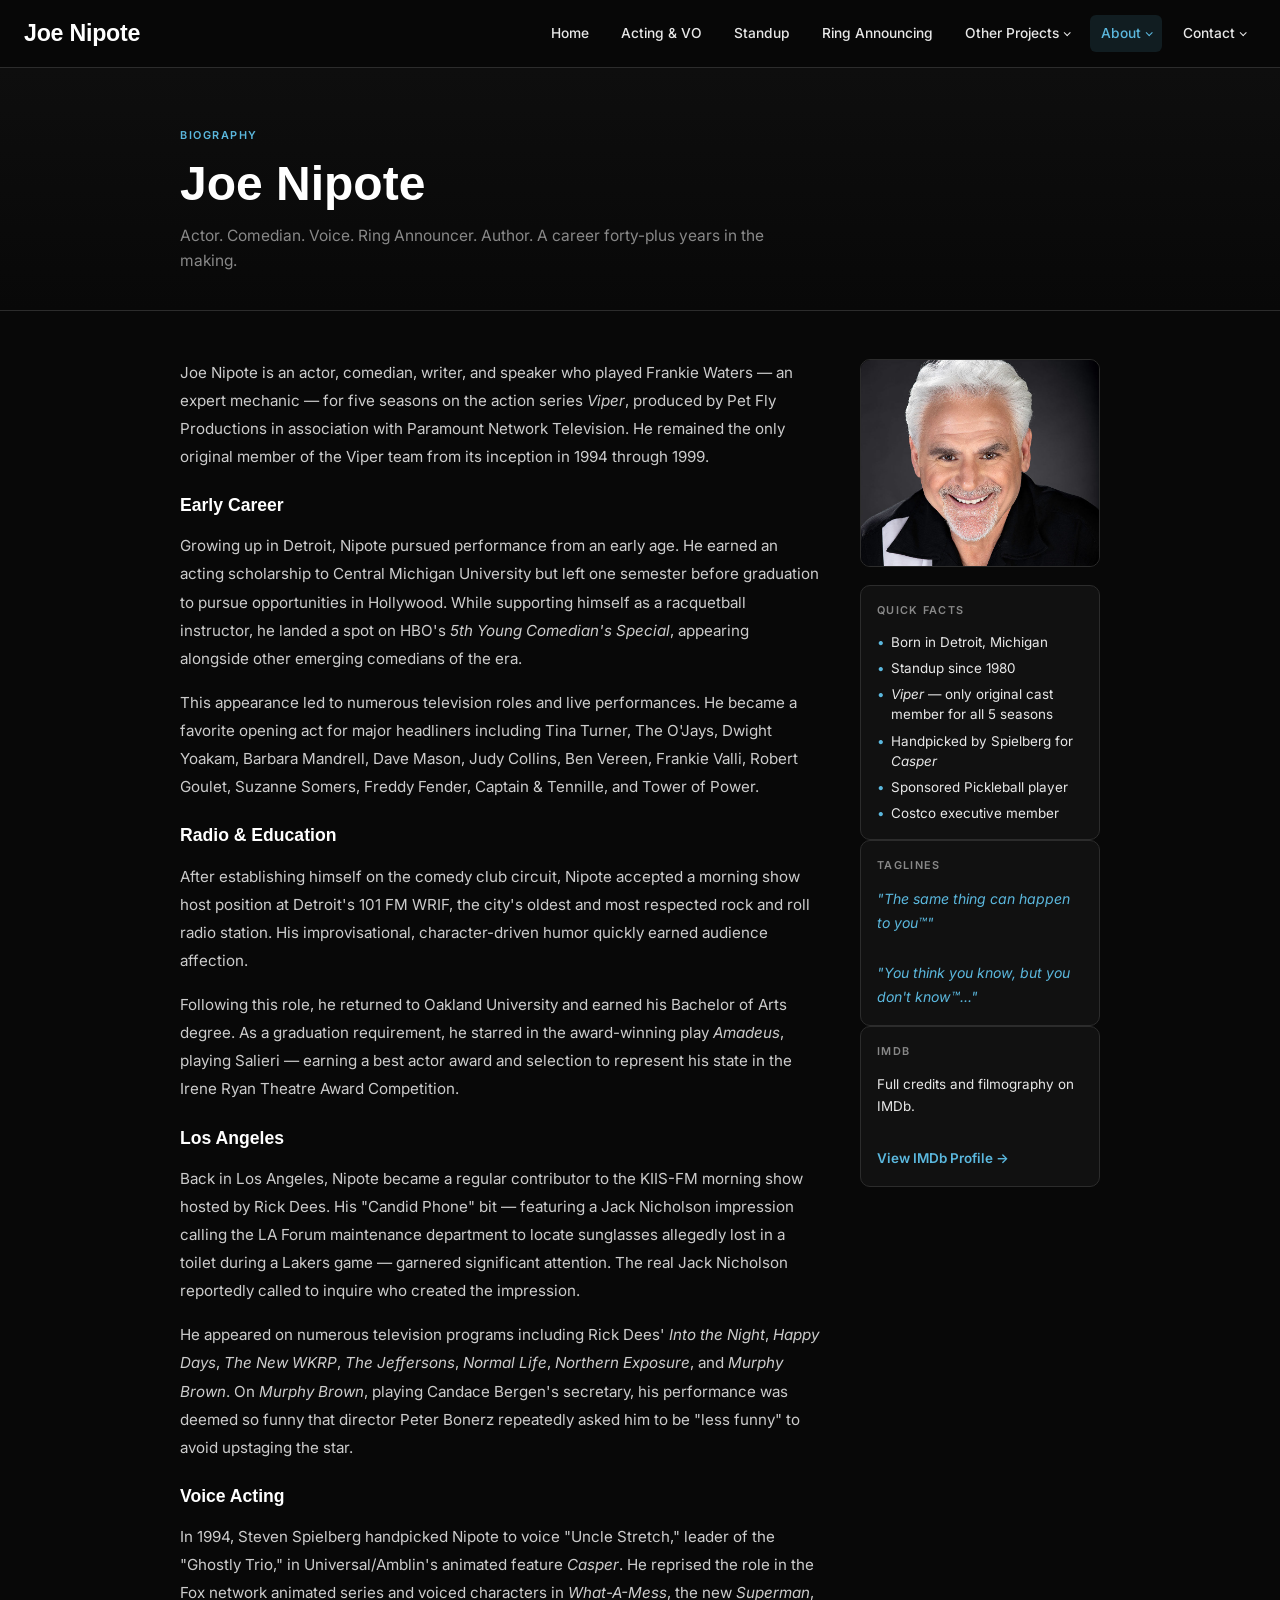
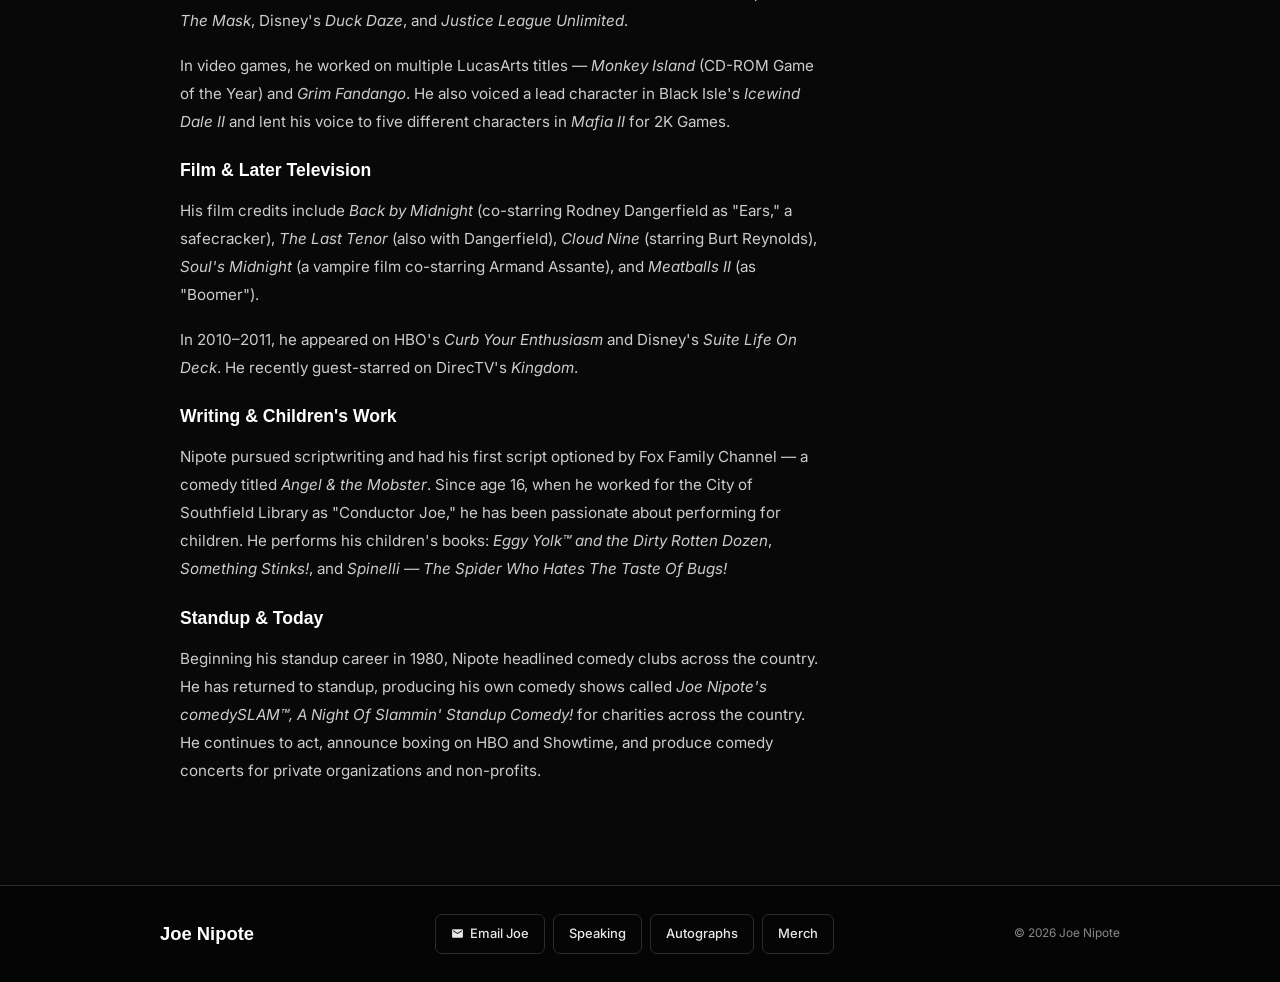
==== about.html @ c9c8ed4a "Launch joenipote.com — full site build Complete Joe Nipote website with pages for Acting & VO, Stand" ====
<!DOCTYPE html>
<html lang="en">
<head>
    <meta charset="UTF-8">
    <meta name="viewport" content="width=device-width, initial-scale=1.0">
    <title>Bio — Joe Nipote</title>
    <meta name="description" content="Joe Nipote biography — actor, comedian, voice actor, and ring announcer with a career spanning four decades.">
    <link rel="icon" type="image/png" href="graphic assets/favicon.png">
    <link rel="preconnect" href="https://fonts.googleapis.com">
    <link rel="preconnect" href="https://fonts.gstatic.com" crossorigin>
    <link href="https://fonts.googleapis.com/css2?family=Playfair+Display:ital,wght@0,400;0,600;0,700;1,400&family=Inter:wght@300;400;500;600;700&display=swap" rel="stylesheet">
    <link rel="stylesheet" href="styles.css">
</head>
<body>

    <header class="header">
        <nav class="nav">
            <div class="nav-brand">
                <a href="index.html" class="brand-link">
                    <h1 class="brand-title">Joe Nipote</h1>
                </a>
            </div>
            <ul class="nav-menu">
                <li><a href="index.html" class="nav-link">Home</a></li>
                <li><a href="acting.html" class="nav-link">Acting &amp; VO</a></li>
                <li><a href="standup.html" class="nav-link">Standup</a></li>
                <li><a href="ring-announcer.html" class="nav-link">Ring Announcing</a></li>
                <li class="nav-dropdown">
                    <a href="projects.html" class="nav-link">Other Projects</a>
                    <ul class="dropdown-menu">
                        <li><a href="eggy-yolk.html">Eggy Yolk&#8482;</a></li>
                        <li><a href="comedyslam.html">comedySLAM&#8482;</a></li>
                        <li><a href="charity-work.html">Charity Work</a></li>
                        <li><a href="viper.html">Viper Fan Page</a></li>
                        <li><a href="https://open.spotify.com/album/1hkmwj6l5z3Oi8wUZVqiMf" target="_blank" rel="noopener">Bowling Ball Blues</a></li>
                    </ul>
                </li>
                <li class="nav-dropdown">
                    <a href="about.html" class="nav-link active">About</a>
                    <ul class="dropdown-menu">
                        <li><a href="about.html">Bio</a></li>
                        <li><a href="gallery.html">Gallery</a></li>
                    </ul>
                </li>
                <li class="nav-dropdown">
                    <a href="contact.html" class="nav-link">Contact</a>
                    <ul class="dropdown-menu">
                        <li><a href="contact.html">Representation</a></li>
                        <li><a href="sponsors.html">Sponsors</a></li>
                        <li><a href="autographs.html">Autographs</a></li>
                    </ul>
                </li>
            </ul>
            <button class="mobile-menu-toggle" aria-label="Toggle menu">
                <span></span><span></span><span></span>
            </button>
        </nav>
    </header>

    <div class="mobile-menu-overlay">
        <div class="mobile-menu-panel">
            <div class="mobile-menu-header">
                <h3 class="mobile-menu-title">Menu</h3>
                <button class="mobile-menu-close">&times;</button>
            </div>
            <ul class="mobile-nav-links">
                <li><a href="index.html" class="nav-link">Home</a></li>
                <li><a href="acting.html" class="nav-link">Acting &amp; VO</a></li>
                <li><a href="standup.html" class="nav-link">Standup</a></li>
                <li><a href="ring-announcer.html" class="nav-link">Ring Announcing</a></li>
                <li><a href="projects.html" class="nav-link">Other Projects</a></li>
                <li>
                    <button class="mobile-dropdown-toggle open">About <span class="mobile-dropdown-arrow"></span></button>
                    <ul class="mobile-sub-links open">
                        <li><a href="about.html">Bio</a></li>
                        <li><a href="gallery.html">Gallery</a></li>
                    </ul>
                </li>
                <li>
                    <button class="mobile-dropdown-toggle">Contact <span class="mobile-dropdown-arrow"></span></button>
                    <ul class="mobile-sub-links">
                        <li><a href="contact.html">Representation</a></li>
                        <li><a href="sponsors.html">Sponsors</a></li>
                        <li><a href="autographs.html">Autographs</a></li>
                    </ul>
                </li>
            </ul>
        </div>
    </div>

    <main>
        <div class="page-header">
            <div class="page-header-inner">
                <span class="page-badge">Biography</span>
                <h1>Joe Nipote</h1>
                <p class="subtitle">Actor. Comedian. Voice. Ring Announcer. Author. A career forty-plus years in the making.</p>
            </div>
        </div>

        <section class="content-section">
            <div class="content-inner">
                <div class="bio-layout">

                    <!-- Bio Text -->
                    <div class="bio-text-body">

                        <p>Joe Nipote is an actor, comedian, writer, and speaker who played Frankie Waters — an expert mechanic — for five seasons on the action series <em>Viper</em>, produced by Pet Fly Productions in association with Paramount Network Television. He remained the only original member of the Viper team from its inception in 1994 through 1999.</p>

                        <h3>Early Career</h3>

                        <p>Growing up in Detroit, Nipote pursued performance from an early age. He earned an acting scholarship to Central Michigan University but left one semester before graduation to pursue opportunities in Hollywood. While supporting himself as a racquetball instructor, he landed a spot on HBO's <em>5th Young Comedian's Special</em>, appearing alongside other emerging comedians of the era.</p>

                        <p>This appearance led to numerous television roles and live performances. He became a favorite opening act for major headliners including Tina Turner, The O'Jays, Dwight Yoakam, Barbara Mandrell, Dave Mason, Judy Collins, Ben Vereen, Frankie Valli, Robert Goulet, Suzanne Somers, Freddy Fender, Captain &amp; Tennille, and Tower of Power.</p>

                        <h3>Radio &amp; Education</h3>

                        <p>After establishing himself on the comedy club circuit, Nipote accepted a morning show host position at Detroit's 101 FM WRIF, the city's oldest and most respected rock and roll radio station. His improvisational, character-driven humor quickly earned audience affection.</p>

                        <p>Following this role, he returned to Oakland University and earned his Bachelor of Arts degree. As a graduation requirement, he starred in the award-winning play <em>Amadeus</em>, playing Salieri — earning a best actor award and selection to represent his state in the Irene Ryan Theatre Award Competition.</p>

                        <h3>Los Angeles</h3>

                        <p>Back in Los Angeles, Nipote became a regular contributor to the KIIS-FM morning show hosted by Rick Dees. His "Candid Phone" bit — featuring a Jack Nicholson impression calling the LA Forum maintenance department to locate sunglasses allegedly lost in a toilet during a Lakers game — garnered significant attention. The real Jack Nicholson reportedly called to inquire who created the impression.</p>

                        <p>He appeared on numerous television programs including Rick Dees' <em>Into the Night</em>, <em>Happy Days</em>, <em>The New WKRP</em>, <em>The Jeffersons</em>, <em>Normal Life</em>, <em>Northern Exposure</em>, and <em>Murphy Brown</em>. On <em>Murphy Brown</em>, playing Candace Bergen's secretary, his performance was deemed so funny that director Peter Bonerz repeatedly asked him to be "less funny" to avoid upstaging the star.</p>

                        <h3>Voice Acting</h3>

                        <p>In 1994, Steven Spielberg handpicked Nipote to voice "Uncle Stretch," leader of the "Ghostly Trio," in Universal/Amblin's animated feature <em>Casper</em>. He reprised the role in the Fox network animated series and voiced characters in <em>What-A-Mess</em>, the new <em>Superman</em>, <em>The Mask</em>, Disney's <em>Duck Daze</em>, and <em>Justice League Unlimited</em>.</p>

                        <p>In video games, he worked on multiple LucasArts titles — <em>Monkey Island</em> (CD-ROM Game of the Year) and <em>Grim Fandango</em>. He also voiced a lead character in Black Isle's <em>Icewind Dale II</em> and lent his voice to five different characters in <em>Mafia II</em> for 2K Games.</p>

                        <h3>Film &amp; Later Television</h3>

                        <p>His film credits include <em>Back by Midnight</em> (co-starring Rodney Dangerfield as "Ears," a safecracker), <em>The Last Tenor</em> (also with Dangerfield), <em>Cloud Nine</em> (starring Burt Reynolds), <em>Soul's Midnight</em> (a vampire film co-starring Armand Assante), and <em>Meatballs II</em> (as "Boomer").</p>

                        <p>In 2010–2011, he appeared on HBO's <em>Curb Your Enthusiasm</em> and Disney's <em>Suite Life On Deck</em>. He recently guest-starred on DirecTV's <em>Kingdom</em>.</p>

                        <h3>Writing &amp; Children's Work</h3>

                        <p>Nipote pursued scriptwriting and had his first script optioned by Fox Family Channel — a comedy titled <em>Angel &amp; the Mobster</em>. Since age 16, when he worked for the City of Southfield Library as "Conductor Joe," he has been passionate about performing for children. He performs his children's books: <em>Eggy Yolk™ and the Dirty Rotten Dozen</em>, <em>Something Stinks!</em>, and <em>Spinelli — The Spider Who Hates The Taste Of Bugs!</em></p>

                        <h3>Standup &amp; Today</h3>

                        <p>Beginning his standup career in 1980, Nipote headlined comedy clubs across the country. He has returned to standup, producing his own comedy shows called <em>Joe Nipote's comedySLAM™, A Night Of Slammin' Standup Comedy!</em> for charities across the country. He continues to act, announce boxing on HBO and Showtime, and produce comedy concerts for private organizations and non-profits.</p>

                    </div>

                    <!-- Sidebar -->
                    <div class="bio-sidebar">

                        <div class="bio-photo">
                            <img src="graphic%20assets/bio%20headshot.jpg" alt="Joe Nipote">
                        </div>

                        <div class="sidebar-card">
                            <h4>Quick Facts</h4>
                            <ul>
                                <li>Born in Detroit, Michigan</li>
                                <li>Standup since 1980</li>
                                <li><em>Viper</em> — only original cast member for all 5 seasons</li>
                                <li>Handpicked by Spielberg for <em>Casper</em></li>
                                <li>Sponsored Pickleball player</li>

                                <li>Costco executive member</li>
                            </ul>
                        </div>

                        <div class="sidebar-card">
                            <h4>Taglines</h4>
                            <p style="font-style:italic;color:var(--accent);font-size:0.88rem;line-height:1.7;">"The same thing can happen to you™"</p>
                            <br>
                            <p style="font-style:italic;color:var(--accent);font-size:0.88rem;line-height:1.7;">"You think you know, but you don't know™..."</p>
                        </div>

                        <div class="sidebar-card">
                            <h4>IMDb</h4>
                            <p>Full credits and filmography on IMDb.</p>
                            <br>
                            <a href="https://www.imdb.com/name/nm0632530/" target="_blank" style="color:var(--accent);font-size:0.84rem;font-weight:600;">View IMDb Profile →</a>
                        </div>

                    </div>

                </div>
            </div>
        </section>
    </main>

    <footer class="site-footer">
        <div class="footer-inner">
            <div class="footer-brand">Joe Nipote</div>
            <div class="footer-actions">
                <a href="mailto:Joe@joenipote.com" class="footer-btn primary">
                    <svg viewBox="0 0 24 24" fill="currentColor"><path d="M20 4H4c-1.1 0-2 .9-2 2v12c0 1.1.9 2 2 2h16c1.1 0 2-.9 2-2V6c0-1.1-.9-2-2-2zm0 4l-8 5-8-5V6l8 5 8-5v2z"/></svg>
                    Email Joe
                </a>
                <a href="#" class="footer-btn">Speaking</a>
                <a href="#" class="footer-btn">Autographs</a>
                <a href="#" class="footer-btn">Merch</a>
            </div>
            <div class="footer-copy">© 2026 Joe Nipote</div>
        </div>
    </footer>

    <script src="scripts/app.js"></script>
</body>
</html>
---- styles.css ----
/* === JOE NIPOTE — SITE STYLES === */

:root {
    --accent:     #5BB8DE;
    --accent-dim: rgba(91, 184, 222, 0.12);
    --bg:         #080808;
    --bg-card:    #111111;
    --bg-hover:   #1a1a1a;
    --border:     #2c2c2c;
    --text:       #e8e8e8;
    --text-muted: #888888;
    --nav-h:      68px;
    --radius:     10px;
    --radius-sm:  6px;
    --shadow:     0 8px 32px rgba(0,0,0,0.7);
    --font-serif: 'Helvetica Neue', Helvetica, Arial, sans-serif;
    --font-sans:  'Inter', -apple-system, BlinkMacSystemFont, sans-serif;
}

/* ─── RESET ─── */
*, *::before, *::after { margin: 0; padding: 0; box-sizing: border-box; }
html { overflow-x: hidden; scroll-behavior: smooth; }

body {
    font-family: var(--font-sans);
    background: var(--bg);
    color: var(--text);
    line-height: 1.65;
    -webkit-font-smoothing: antialiased;
    -moz-osx-font-smoothing: grayscale;
    opacity: 0;
    transition: opacity 0.25s ease;
}
body.page-visible { opacity: 1; }

a { color: var(--text); text-decoration: none; transition: color 0.2s; }
a:hover { color: var(--accent); }

h1, h2, h3 {
    font-family: var(--font-serif);
    font-weight: 700;
    line-height: 1.2;
    color: #fff;
}
h4, h5, h6 {
    font-family: var(--font-sans);
    font-weight: 600;
    color: #fff;
}

img { max-width: 100%; display: block; }

/* ─── HEADER / NAV ─── */
.header {
    position: sticky;
    top: 0;
    z-index: 1000;
    height: var(--nav-h);
    background: rgba(8,8,8,0.96);
    backdrop-filter: blur(14px);
    -webkit-backdrop-filter: blur(14px);
    border-bottom: 1px solid var(--border);
    display: flex;
    align-items: center;
}

.nav {
    width: 100%;
    display: flex;
    align-items: center;
    justify-content: space-between;
    padding: 0 24px;
}

.brand-link {
    display: flex;
    align-items: center;
    color: #fff;
}

.brand-title {
    font-family: var(--font-serif);
    font-size: 1.45rem;
    font-weight: 700;
    margin: 0;
    letter-spacing: -0.01em;
    color: #fff;
}

.nav-menu {
    display: flex;
    list-style: none;
    gap: 10px;
    align-items: center;
}

.nav-menu > li { position: relative; }

.nav-link {
    display: flex;
    align-items: center;
    gap: 5px;
    padding: 7px 11px;
    font-size: 0.86rem;
    font-weight: 500;
    color: var(--text);
    border-radius: var(--radius-sm);
    transition: all 0.2s;
    white-space: nowrap;
    cursor: pointer;
}

.nav-link:hover,
.nav-link.active {
    color: var(--accent);
    background: var(--accent-dim);
}

/* Dropdown caret */
.nav-dropdown > .nav-link::after {
    content: '';
    display: inline-block;
    width: 5px;
    height: 5px;
    border-right: 1.5px solid currentColor;
    border-bottom: 1.5px solid currentColor;
    transform: rotate(45deg) translateY(-1px);
    transition: transform 0.2s;
    flex-shrink: 0;
}

.nav-dropdown:hover > .nav-link::after,
.nav-dropdown.open > .nav-link::after {
    transform: rotate(-135deg) translateY(2px);
}

.dropdown-menu {
    position: absolute;
    top: calc(100% + 6px);
    left: 0;
    min-width: 160px;
    background: #161616;
    border: 1px solid var(--border);
    border-radius: var(--radius);
    list-style: none;
    padding: 5px;
    opacity: 0;
    visibility: hidden;
    transform: translateY(-6px);
    transition: all 0.2s ease;
    box-shadow: var(--shadow);
    z-index: 100;
}

/* Right-align the last dropdown so it doesn't overflow the viewport */
.nav-menu > li:last-child .dropdown-menu {
    left: auto;
    right: 0;
}

.nav-dropdown:hover .dropdown-menu,
.nav-dropdown.open .dropdown-menu {
    opacity: 1;
    visibility: visible;
    transform: translateY(0);
}

.dropdown-menu li a {
    display: block;
    padding: 8px 12px;
    font-size: 0.84rem;
    font-weight: 500;
    color: var(--text);
    border-radius: 5px;
    transition: all 0.15s;
}

.dropdown-menu li a:hover {
    color: var(--accent);
    background: var(--accent-dim);
}

/* Mobile toggle */
.mobile-menu-toggle {
    display: none;
    flex-direction: column;
    gap: 5px;
    background: none;
    border: none;
    cursor: pointer;
    padding: 6px;
}

.mobile-menu-toggle span {
    display: block;
    width: 24px;
    height: 2px;
    background: var(--text);
    border-radius: 2px;
    transition: 0.3s;
}

/* ─── MOBILE MENU ─── */
.mobile-menu-overlay {
    position: fixed;
    inset: 0;
    background: rgba(0,0,0,0.75);
    backdrop-filter: blur(4px);
    z-index: 2000;
    opacity: 0;
    visibility: hidden;
    transition: all 0.3s;
}

.mobile-menu-overlay.active {
    opacity: 1;
    visibility: visible;
}

.mobile-menu-panel {
    position: fixed;
    top: 0;
    right: 0;
    height: 100vh;
    width: min(300px, 85vw);
    background: #141414;
    border-left: 1px solid var(--border);
    padding: 24px 20px;
    transform: translateX(100%);
    transition: transform 0.3s ease;
    overflow-y: auto;
}

.mobile-menu-overlay.active .mobile-menu-panel {
    transform: translateX(0);
}

.mobile-menu-header {
    display: flex;
    justify-content: space-between;
    align-items: center;
    margin-bottom: 24px;
    padding-bottom: 16px;
    border-bottom: 1px solid var(--border);
}

.mobile-menu-title {
    font-family: var(--font-serif);
    font-size: 1.1rem;
    color: #fff;
    margin: 0;
}

.mobile-menu-close {
    background: none;
    border: none;
    color: var(--text);
    font-size: 1.6rem;
    cursor: pointer;
    padding: 2px 8px;
    border-radius: 4px;
    transition: all 0.2s;
    line-height: 1;
}

.mobile-menu-close:hover {
    color: var(--accent);
    background: var(--accent-dim);
}

.mobile-nav-links {
    list-style: none;
}

.mobile-nav-links > li {
    border-bottom: 1px solid var(--border);
}

.mobile-nav-links > li:last-child {
    border-bottom: none;
}

.mobile-nav-links .nav-link {
    display: block;
    padding: 14px 4px;
    font-size: 1rem;
    border-radius: 0;
}

.mobile-nav-links .nav-link.active { color: var(--accent); }

.mobile-dropdown-toggle {
    display: flex;
    justify-content: space-between;
    align-items: center;
    width: 100%;
    padding: 14px 4px;
    background: none;
    border: none;
    color: var(--text);
    font-size: 1rem;
    font-family: var(--font-sans);
    font-weight: 500;
    cursor: pointer;
    text-align: left;
    transition: color 0.2s;
}

.mobile-dropdown-toggle:hover { color: var(--accent); }

.mobile-dropdown-arrow {
    width: 6px;
    height: 6px;
    border-right: 2px solid currentColor;
    border-bottom: 2px solid currentColor;
    transform: rotate(45deg);
    transition: transform 0.2s;
    flex-shrink: 0;
    margin-right: 4px;
}

.mobile-dropdown-toggle.open .mobile-dropdown-arrow {
    transform: rotate(-135deg);
}

.mobile-sub-links {
    list-style: none;
    padding: 0 0 8px 16px;
    display: none;
}

.mobile-sub-links.open { display: block; }

.mobile-sub-links li a {
    display: block;
    padding: 10px 4px;
    font-size: 0.9rem;
    color: var(--text-muted);
    border-bottom: 1px solid rgba(255,255,255,0.04);
    transition: color 0.2s;
}

.mobile-sub-links li:last-child a { border-bottom: none; }
.mobile-sub-links li a:hover { color: var(--accent); }

/* ─── HOME HERO ─── */
.hero-video-section {
    display: grid;
    grid-template-columns: 1fr 370px;
    height: calc(100vh - var(--nav-h));
}

.hero-video-container {
    position: relative;
    height: 100%;
    background: #000;
    overflow: hidden;
}

.hero-video-container video {
    width: 100%;
    height: 100%;
    object-fit: cover;
    display: block;
}

/* Controls */
.video-controls-bar {
    position: absolute;
    bottom: 0;
    left: 0;
    right: 0;
    padding: 8px 14px 12px;
    background: linear-gradient(to top, rgba(0,0,0,0.65) 0%, transparent 100%);
    z-index: 20;
    display: flex;
    flex-direction: column;
    gap: 6px;
}

.video-progress-container {
    width: 100%;
    padding: 4px 0;
    cursor: pointer;
}

.video-progress-track {
    position: relative;
    width: 100%;
    height: 3px;
    background: rgba(255,255,255,0.25);
    border-radius: 2px;
    transition: height 0.15s;
}

.video-progress-container:hover .video-progress-track { height: 5px; }

.video-progress-fill {
    position: absolute;
    left: 0; top: 0;
    height: 100%;
    width: 0%;
    background: var(--accent);
    border-radius: 2px;
    pointer-events: none;
}

.video-progress-thumb {
    position: absolute;
    top: 50%;
    left: 0%;
    transform: translate(-50%, -50%) scale(0);
    width: 12px;
    height: 12px;
    background: #fff;
    border-radius: 50%;
    pointer-events: none;
    transition: transform 0.15s;
}

.video-progress-container:hover .video-progress-thumb {
    transform: translate(-50%, -50%) scale(1);
}

.video-controls-row {
    display: flex;
    align-items: center;
    justify-content: space-between;
}

.video-time {
    font-size: 11px;
    color: rgba(255,255,255,0.8);
    font-family: Helvetica, Arial, sans-serif;
    letter-spacing: 0.03em;
    user-select: none;
}

.mute-toggle-btn {
    width: 30px;
    height: 30px;
    background: transparent;
    border: none;
    border-radius: 50%;
    display: flex;
    align-items: center;
    justify-content: center;
    cursor: pointer;
    color: rgba(255,255,255,0.85);
    transition: all 0.2s;
}

.mute-toggle-btn:hover {
    color: #fff;
    transform: scale(1.15);
}

/* ─── INFO COLUMN (home sidebar) ─── */
.info-column {
    border-left: 1px solid var(--border);
    overflow-y: auto;
    padding: 24px 20px 48px;
    display: flex;
    flex-direction: column;
    gap: 20px;
    background: var(--bg);
    scrollbar-width: thin;
    scrollbar-color: var(--border) transparent;
}

.info-column::-webkit-scrollbar { width: 4px; }
.info-column::-webkit-scrollbar-track { background: transparent; }
.info-column::-webkit-scrollbar-thumb { background: var(--border); border-radius: 2px; }

.hero-headshot {
    border-radius: var(--radius);
    overflow: hidden;
    border: 1px solid var(--border);
    flex-shrink: 0;
}

.hero-headshot img {
    width: 100%;
    height: auto;
    display: block;
}

.hero-name {
    text-align: center;
}

.hero-name h2 {
    font-family: var(--font-serif);
    font-size: 1.75rem;
    color: #fff;
    margin-bottom: 4px;
}

.hero-name .tagline {
    font-size: 0.75rem;
    color: var(--accent);
    text-transform: uppercase;
    letter-spacing: 0.14em;
    font-style: italic;
}

.bio-card {
    background: var(--bg-card);
    border: 1px solid var(--border);
    border-radius: var(--radius);
    padding: 16px 18px;
}

.bio-card h4 {
    font-size: 0.68rem;
    text-transform: uppercase;
    letter-spacing: 0.12em;
    color: var(--text-muted);
    margin-bottom: 8px;
}

.bio-card p {
    font-size: 0.87rem;
    line-height: 1.75;
    color: #ccc;
}

.projects-carousel-section {
    padding: 12px 0 4px;
    border-top: 1px solid var(--border);
}

.projects-carousel-section h4 {
    font-size: 0.68rem;
    text-transform: uppercase;
    letter-spacing: 0.12em;
    color: var(--text-muted);
    margin-bottom: 10px;
}

.projects-carousel {
    overflow: hidden;
    width: 100%;
    border-radius: 6px;
}

.projects-track {
    display: flex;
    width: max-content;
    gap: 8px;
    animation: projects-scroll 35s linear infinite;
}

.projects-track:hover {
    animation-play-state: paused;
}

.project-poster {
    flex-shrink: 0;
    width: 136px;
    height: 201px;
    border-radius: 5px;
    overflow: hidden;
    border: 1px solid var(--border);
}

.project-poster img {
    width: 100%;
    height: 100%;
    object-fit: cover;
    display: block;
}

@keyframes projects-scroll {
    0% { transform: translateX(0); }
    100% { transform: translateX(-50%); }
}

.social-section {}

.social-section h4 {
    font-size: 0.68rem;
    text-transform: uppercase;
    letter-spacing: 0.12em;
    color: var(--text-muted);
    margin-bottom: 10px;
}

.platform-links {
    display: grid;
    grid-template-columns: 1fr 1fr;
    gap: 7px;
}

.platform-btn {
    display: flex;
    align-items: center;
    gap: 7px;
    padding: 8px 10px;
    background: var(--bg-card);
    border: 1px solid var(--border);
    border-radius: 7px;
    font-size: 0.78rem;
    font-weight: 500;
    color: var(--text);
    transition: all 0.2s;
    white-space: nowrap;
    overflow: hidden;
    text-overflow: ellipsis;
}

.platform-btn svg {
    width: 14px;
    height: 14px;
    flex-shrink: 0;
}

.platform-btn:hover {
    border-color: var(--accent);
    color: var(--accent);
    background: var(--accent-dim);
}

.fun-facts-section {
    background: var(--bg-card);
    border: 1px solid var(--border);
    border-radius: var(--radius);
    padding: 16px 18px;
}

.fun-facts-section h4 {
    font-size: 0.68rem;
    text-transform: uppercase;
    letter-spacing: 0.12em;
    color: var(--accent);
    margin-bottom: 2px;
}

.fun-facts-section .tagline-sub {
    font-size: 0.75rem;
    color: var(--text-muted);
    font-style: italic;
    margin-bottom: 12px;
    line-height: 1.4;
}

.fun-facts-list {
    list-style: none;
    display: flex;
    flex-direction: column;
    gap: 7px;
}

.fun-facts-list li {
    font-size: 0.83rem;
    color: var(--text);
    padding-left: 16px;
    position: relative;
    line-height: 1.5;
}

.fun-facts-list li::before {
    content: '—';
    position: absolute;
    left: 0;
    color: var(--accent);
    font-weight: 700;
}

/* ─── PAGE HEADER (inner pages) ─── */
.page-header {
    padding: 52px 24px 36px;
    border-bottom: 1px solid var(--border);
    background: linear-gradient(to bottom, #0e0e0e, var(--bg));
}

.page-header-inner {
    max-width: 920px;
    margin: 0 auto;
}

.page-badge {
    display: inline-block;
    font-size: 0.68rem;
    font-weight: 600;
    letter-spacing: 0.14em;
    text-transform: uppercase;
    color: var(--accent);
    margin-bottom: 10px;
}

.page-header h1 {
    font-family: var(--font-serif);
    font-size: clamp(1.9rem, 5vw, 3rem);
    margin-bottom: 10px;
}

.page-header .subtitle {
    font-size: 0.97rem;
    color: var(--text-muted);
    line-height: 1.65;
    max-width: 600px;
}

/* ─── CONTENT SECTION ─── */
.content-section {
    padding: 48px 24px 100px;
}

.content-inner {
    max-width: 920px;
    margin: 0 auto;
}

/* Two-column page layout */
.page-layout {
    display: grid;
    grid-template-columns: 1fr 260px;
    gap: 36px;
    align-items: start;
}

.page-sidebar {
    position: sticky;
    top: calc(var(--nav-h) + 24px);
    display: flex;
    flex-direction: column;
    gap: 18px;
}

/* ─── VIDEO EMBED ─── */
.video-embed-wrap {
    position: relative;
    padding-bottom: 56.25%;
    height: 0;
    overflow: hidden;
    border-radius: var(--radius);
    background: #000;
    border: 1px solid var(--border);
    margin-bottom: 28px;
}

.video-embed-wrap iframe {
    position: absolute;
    top: 0; left: 0;
    width: 100%;
    height: 100%;
    border: none;
}

/* ─── CREDITS ─── */
.credits-group {
    margin-bottom: 28px;
}

.credits-group h3 {
    font-family: var(--font-sans);
    font-size: 0.68rem;
    font-weight: 600;
    text-transform: uppercase;
    letter-spacing: 0.14em;
    color: var(--accent);
    margin-bottom: 12px;
    padding-bottom: 8px;
    border-bottom: 1px solid var(--border);
}

.credit-item {
    display: flex;
    justify-content: space-between;
    align-items: baseline;
    padding: 8px 0;
    border-bottom: 1px solid rgba(255,255,255,0.04);
    font-size: 0.88rem;
    gap: 12px;
}

.credit-item:last-child { border-bottom: none; }
.credit-title { color: var(--text); font-weight: 500; }
.credit-role { color: var(--text-muted); font-size: 0.8rem; flex-shrink: 0; }

/* Sidebar cards */
.sidebar-card {
    background: var(--bg-card);
    border: 1px solid var(--border);
    border-radius: var(--radius);
    padding: 16px;
}

.sidebar-card h4 {
    font-size: 0.68rem;
    font-weight: 600;
    text-transform: uppercase;
    letter-spacing: 0.12em;
    color: var(--text-muted);
    margin-bottom: 12px;
}

.sidebar-card p {
    font-size: 0.84rem;
    color: var(--text);
    line-height: 1.65;
}

.sidebar-card ul {
    list-style: none;
    display: flex;
    flex-direction: column;
    gap: 6px;
}

.sidebar-card ul li {
    font-size: 0.84rem;
    color: var(--text);
    padding-left: 14px;
    position: relative;
    line-height: 1.5;
}

.sidebar-card ul li::before {
    content: '•';
    position: absolute;
    left: 0;
    color: var(--accent);
}

/* ─── PROJECT CARDS ─── */
.projects-grid {
    display: grid;
    grid-template-columns: repeat(3, 1fr);
    gap: 18px;
    max-width: 960px;
    margin: 0 auto;
}

.project-card {
    background: var(--bg-card);
    border: 1px solid var(--border);
    border-radius: var(--radius);
    overflow: hidden;
    display: flex;
    flex-direction: column;
    transition: border-color 0.25s, transform 0.25s, box-shadow 0.25s;
    position: relative;
}

/* Invisible full-card link overlay — sits under the CTAs */
.card-overlay-link {
    position: absolute;
    inset: 0;
    z-index: 1;
}

/* CTAs need to sit above the overlay */
.project-cta-group {
    display: flex;
    align-items: center;
    gap: 20px;
    flex-wrap: wrap;
    position: relative;
    z-index: 2;
}

.project-card:hover {
    border-color: var(--accent);
    transform: translateY(-4px);
    box-shadow: 0 12px 40px rgba(201,168,76,0.1);
}

.project-card-img {
    background: #181818;
    border-bottom: 1px solid var(--border);
    height: 140px;
    display: flex;
    align-items: center;
    justify-content: center;
    overflow: hidden;
    position: relative;
}

.project-card-img img {
    width: 100%;
    height: 100%;
    object-fit: cover;
    transition: transform 0.4s;
}

.project-card:hover .project-card-img img {
    transform: scale(1.04);
}

.project-card-img .project-icon {
    font-size: 3.5rem;
    opacity: 0.35;
}

.project-card-body {
    padding: 18px 20px 22px;
    display: flex;
    flex-direction: column;
    flex: 1;
}

.project-card-body h3 {
    font-family: var(--font-serif);
    font-size: 1.05rem;
    color: #fff;
    margin-bottom: 8px;
}

.project-card-body p {
    font-size: 0.83rem;
    color: var(--text-muted);
    line-height: 1.7;
    flex: 1;
    margin-bottom: 16px;
}

.project-cta {
    font-size: 0.8rem;
    font-weight: 600;
    color: var(--accent);
    display: inline-flex;
    align-items: center;
    gap: 4px;
    transition: gap 0.2s;
}

.project-cta:hover {
    gap: 8px;
    color: var(--accent);
}

/* ─── GALLERY ─── */
.gallery-grid {
    display: grid;
    grid-template-columns: repeat(4, 1fr);
    gap: 4px;
}

.gallery-item {
    overflow: hidden;
    background: #111;
    cursor: pointer;
    position: relative;
    aspect-ratio: 1;
}

.gallery-item.wide { grid-column: span 2; aspect-ratio: 2/1; }
.gallery-item.tall { grid-row: span 2; aspect-ratio: 1/2; }

.gallery-item img {
    width: 100%;
    height: 100%;
    object-fit: cover;
    transition: transform 0.45s ease, filter 0.3s ease;
    filter: brightness(0.88) saturate(0.9);
}

.gallery-item:hover img {
    transform: scale(1.07);
    filter: brightness(1.05) saturate(1.1);
}

.gallery-item-overlay {
    position: absolute;
    inset: 0;
    background: rgba(0,0,0,0);
    transition: background 0.3s;
    display: flex;
    align-items: flex-end;
    padding: 12px;
}

.gallery-item:hover .gallery-item-overlay {
    background: rgba(0,0,0,0.35);
}

/* ─── RING ANNOUNCER ─── */
.ring-photos {
    display: grid;
    grid-template-columns: repeat(3, 1fr);
    gap: 12px;
    margin-bottom: 36px;
}

.ring-photo {
    border-radius: var(--radius-sm);
    overflow: hidden;
    aspect-ratio: 4/3;
    background: #111;
    border: 1px solid var(--border);
}

.ring-photo img {
    width: 100%;
    height: 100%;
    object-fit: cover;
    transition: transform 0.35s;
}

.ring-photo:hover img { transform: scale(1.05); }

.highlight-card {
    background: linear-gradient(135deg, rgba(201,168,76,0.07), rgba(201,168,76,0.02));
    border: 1px solid rgba(201,168,76,0.25);
    border-radius: var(--radius);
    padding: 22px 24px;
    margin-bottom: 24px;
}

.highlight-card h3 {
    font-family: var(--font-sans);
    font-size: 0.68rem;
    font-weight: 600;
    text-transform: uppercase;
    letter-spacing: 0.14em;
    color: var(--accent);
    margin-bottom: 14px;
}

.highlight-list {
    list-style: none;
    display: flex;
    flex-direction: column;
    gap: 9px;
}

.highlight-list li {
    font-size: 0.9rem;
    color: var(--text);
    padding-left: 18px;
    position: relative;
    line-height: 1.5;
}

.highlight-list li::before {
    content: '▸';
    position: absolute;
    left: 0;
    color: var(--accent);
    font-size: 0.75rem;
    top: 2px;
}

/* ─── ABOUT / BIO ─── */
.bio-layout {
    display: grid;
    grid-template-columns: 1fr 240px;
    gap: 40px;
    align-items: start;
}

.bio-text-body {
    display: flex;
    flex-direction: column;
    gap: 16px;
}

.bio-text-body p {
    font-size: 0.95rem;
    line-height: 1.85;
    color: #ccc;
}

.bio-text-body h3 {
    font-size: 1.1rem;
    margin-top: 8px;
}

.bio-sidebar {}

.bio-photo {
    border-radius: var(--radius);
    overflow: hidden;
    border: 1px solid var(--border);
    margin-bottom: 18px;
}

.bio-photo img {
    width: 100%;
    object-fit: cover;
    display: block;
}

/* ─── CONTACT ─── */
.contact-grid {
    display: grid;
    grid-template-columns: 1fr 1fr;
    gap: 16px;
    margin-bottom: 36px;
}

.contact-card {
    background: var(--bg-card);
    border: 1px solid var(--border);
    border-radius: var(--radius);
    padding: 20px;
}

.contact-card h3 {
    font-family: var(--font-sans);
    font-size: 0.68rem;
    font-weight: 600;
    text-transform: uppercase;
    letter-spacing: 0.14em;
    color: var(--accent);
    margin-bottom: 12px;
}

.contact-card p {
    font-size: 0.87rem;
    line-height: 1.8;
    color: #bbb;
}

.contact-card a {
    color: var(--accent);
}

.contact-card a:hover { text-decoration: underline; }

.contact-social-grid {
    display: grid;
    grid-template-columns: repeat(3, 1fr);
    gap: 10px;
}

/* ─── FOOTER ─── */
.site-footer {
    background: #050505;
    border-top: 1px solid var(--border);
    padding: 28px 24px;
}

.footer-inner {
    max-width: 960px;
    margin: 0 auto;
    display: flex;
    align-items: center;
    justify-content: space-between;
    gap: 20px;
    flex-wrap: wrap;
}

.footer-brand {
    font-family: var(--font-serif);
    font-size: 1.15rem;
    font-weight: 700;
    color: #fff;
    flex-shrink: 0;
}

.footer-actions {
    display: flex;
    align-items: center;
    gap: 8px;
    flex-wrap: wrap;
}

.footer-btn {
    display: inline-flex;
    align-items: center;
    gap: 6px;
    padding: 8px 15px;
    border: 1px solid var(--border);
    border-radius: 7px;
    font-size: 0.81rem;
    font-weight: 500;
    color: var(--text);
    background: transparent;
    transition: all 0.2s;
    white-space: nowrap;
    cursor: pointer;
    text-decoration: none;
    font-family: var(--font-sans);
}

.footer-btn:hover {
    border-color: var(--accent);
    color: var(--accent);
    background: var(--accent-dim);
}

.footer-btn.primary {
    background: transparent;
    border-color: var(--border);
    color: var(--text);
}

.footer-btn svg {
    width: 13px;
    height: 13px;
    flex-shrink: 0;
}

.footer-copy {
    font-size: 0.74rem;
    color: var(--text-muted);
    white-space: nowrap;
    flex-shrink: 0;
}

/* ─── UTILITIES ─── */
.section-label {
    font-size: 0.68rem;
    font-weight: 600;
    text-transform: uppercase;
    letter-spacing: 0.14em;
    color: var(--accent);
    margin-bottom: 4px;
}

.divider {
    border: none;
    border-top: 1px solid var(--border);
    margin: 28px 0;
}

/* ─── RESPONSIVE ─── */
@media (max-width: 1000px) {
    .hero-video-section { grid-template-columns: 1fr 320px; }
}

@media (max-width: 820px) {
    .nav-menu { display: none; }
    .mobile-menu-toggle { display: flex; }

    .hero-video-section {
        grid-template-columns: 1fr;
        height: auto;
    }

    .hero-video-container {
        height: min(60vw, 420px);
    }

    .info-column {
        border-left: none;
        border-top: 1px solid var(--border);
        overflow-y: visible;
        height: auto;
    }

    .platform-links { grid-template-columns: 1fr 1fr; }

    .projects-grid { grid-template-columns: 1fr 1fr; }

    .contact-grid { grid-template-columns: 1fr; }

    .gallery-grid {
        grid-template-columns: repeat(2, 1fr);
    }

    .gallery-item.wide { aspect-ratio: 1; }
    .gallery-item.tall { aspect-ratio: 1; grid-row: span 1; }

    .ring-photos { grid-template-columns: 1fr 1fr; }

    .bio-layout {
        grid-template-columns: 1fr;
    }

    .bio-layout .bio-sidebar {
        display: grid;
        grid-template-columns: 180px 1fr;
        gap: 20px;
    }

    .bio-photo { margin-bottom: 0; }

    .page-layout { grid-template-columns: 1fr; }
    .page-sidebar { position: static; }
}

@media (max-width: 580px) {
    .projects-grid { grid-template-columns: 1fr; }

    .gallery-grid { grid-template-columns: 1fr 1fr; }

    .ring-photos { grid-template-columns: 1fr; }

    .contact-social-grid { grid-template-columns: 1fr 1fr; }

    .footer-inner { flex-direction: column; align-items: flex-start; }

    .footer-actions { width: 100%; }

    .footer-btn { flex: 1; justify-content: center; }

    .bio-layout .bio-sidebar { grid-template-columns: 1fr; }
}
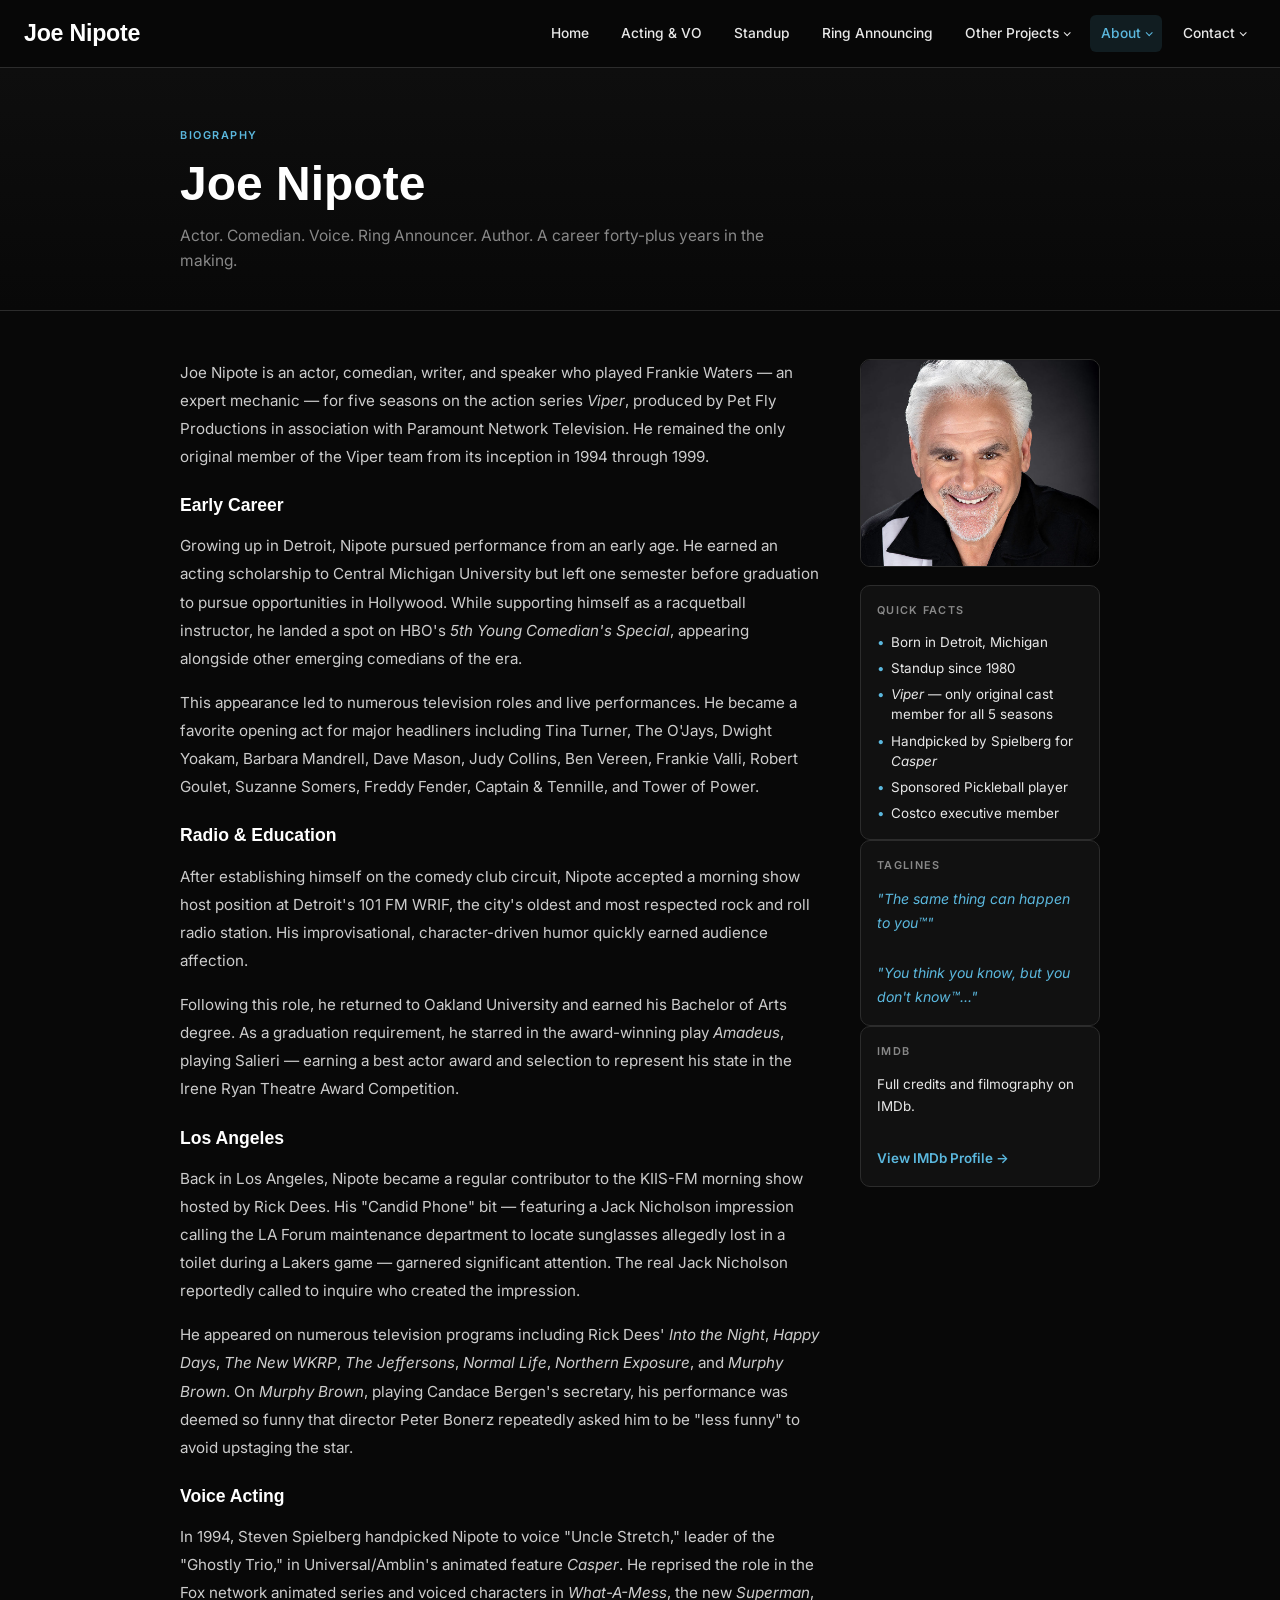
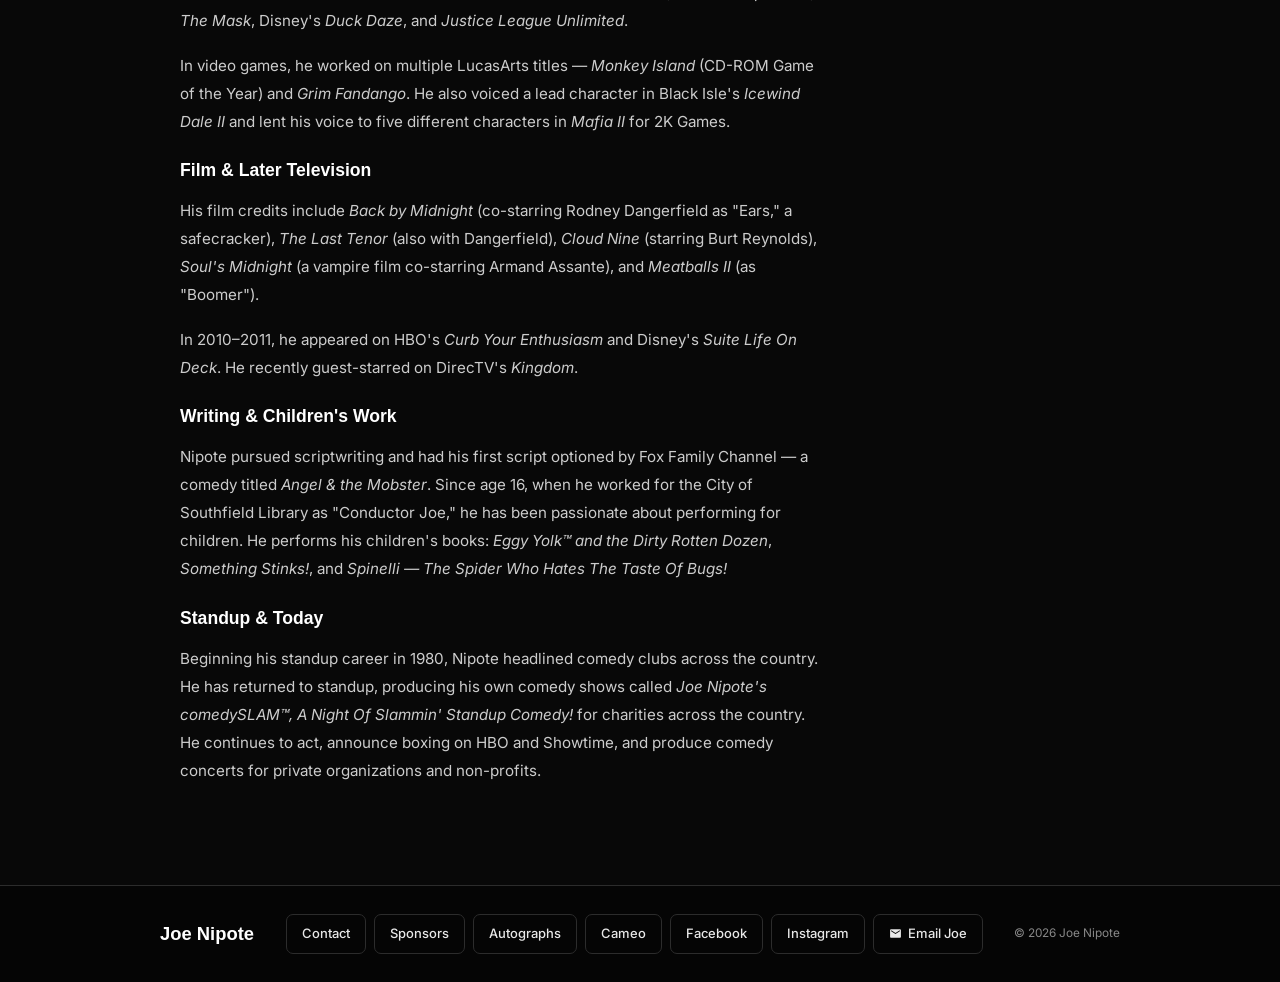
==== commit e9540e81: "Update footer buttons across all pages Co-Authored-By: Claude Sonnet 4.6 <noreply@anthropic.com>" ====
--- a/about.html
+++ b/about.html
@@ -191,13 +191,16 @@
         <div class="footer-inner">
             <div class="footer-brand">Joe Nipote</div>
             <div class="footer-actions">
+                <a href="contact.html" class="footer-btn">Contact</a>
+                <a href="sponsors.html" class="footer-btn">Sponsors</a>
+                <a href="autographs.html" class="footer-btn">Autographs</a>
+                <a href="#" class="footer-btn">Cameo</a>
+                <a href="#" class="footer-btn">Facebook</a>
+                <a href="#" class="footer-btn">Instagram</a>
                 <a href="mailto:Joe@joenipote.com" class="footer-btn primary">
                     <svg viewBox="0 0 24 24" fill="currentColor"><path d="M20 4H4c-1.1 0-2 .9-2 2v12c0 1.1.9 2 2 2h16c1.1 0 2-.9 2-2V6c0-1.1-.9-2-2-2zm0 4l-8 5-8-5V6l8 5 8-5v2z"/></svg>
                     Email Joe
                 </a>
-                <a href="#" class="footer-btn">Speaking</a>
-                <a href="#" class="footer-btn">Autographs</a>
-                <a href="#" class="footer-btn">Merch</a>
             </div>
             <div class="footer-copy">© 2026 Joe Nipote</div>
         </div>
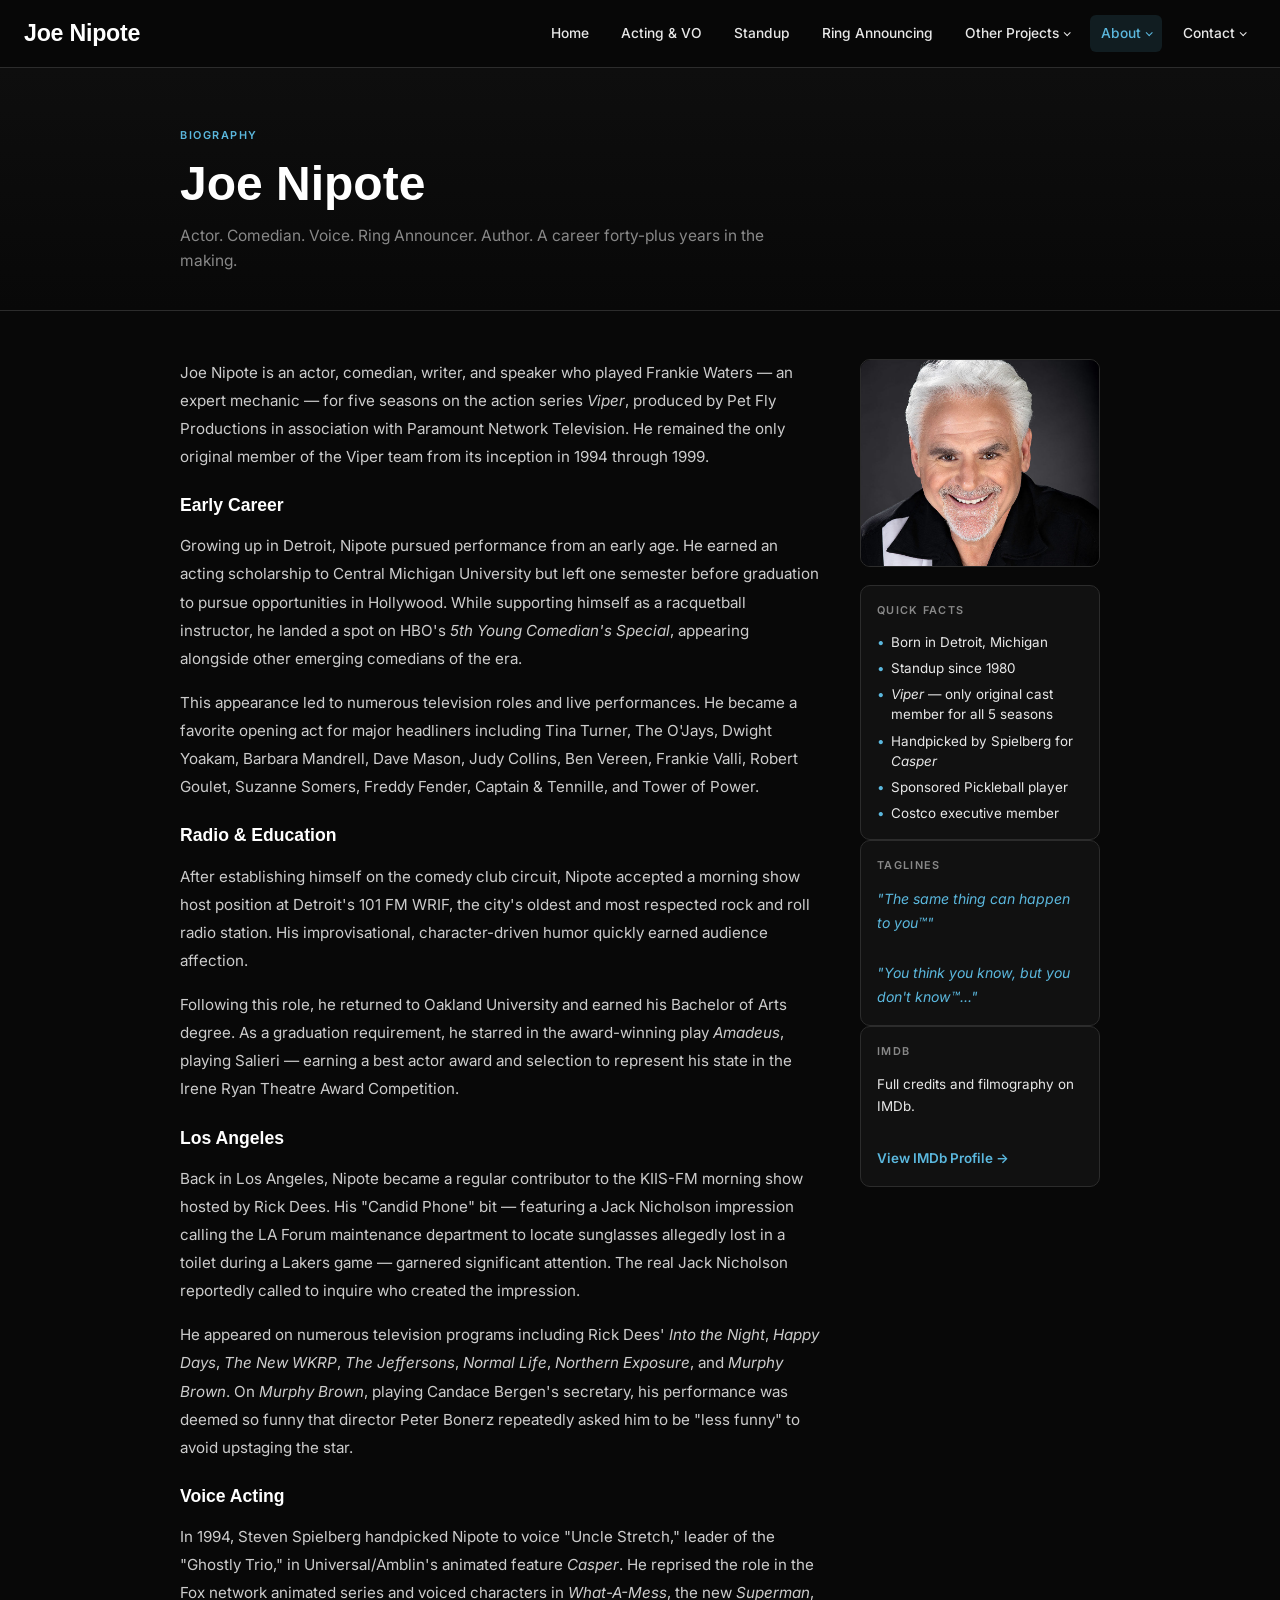
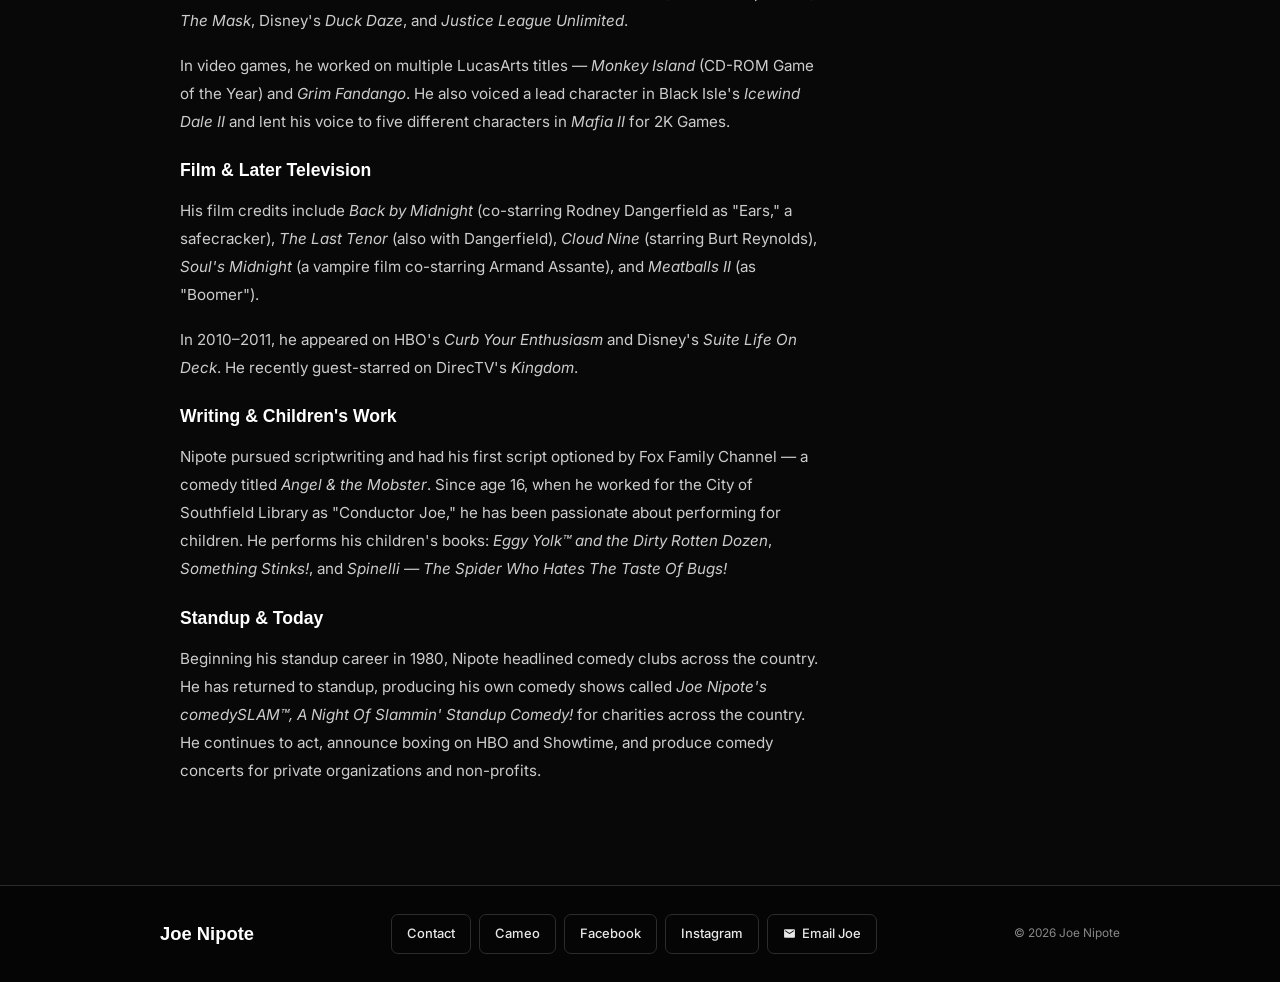
==== commit a7441dbb: "Remove Sponsors and Autographs from footer Co-Authored-By: Claude Sonnet 4.6 <noreply@anthropic.com>" ====
--- a/about.html
+++ b/about.html
@@ -192,11 +192,9 @@
             <div class="footer-brand">Joe Nipote</div>
             <div class="footer-actions">
                 <a href="contact.html" class="footer-btn">Contact</a>
-                <a href="sponsors.html" class="footer-btn">Sponsors</a>
-                <a href="autographs.html" class="footer-btn">Autographs</a>
-                <a href="#" class="footer-btn">Cameo</a>
-                <a href="#" class="footer-btn">Facebook</a>
-                <a href="#" class="footer-btn">Instagram</a>
+                <a href="https://www.cameo.com/joenipote" target="_blank" rel="noopener" class="footer-btn">Cameo</a>
+                <a href="https://www.facebook.com/JoeNipote" target="_blank" rel="noopener" class="footer-btn">Facebook</a>
+                <a href="https://www.instagram.com/joenipote" target="_blank" rel="noopener" class="footer-btn">Instagram</a>
                 <a href="mailto:Joe@joenipote.com" class="footer-btn primary">
                     <svg viewBox="0 0 24 24" fill="currentColor"><path d="M20 4H4c-1.1 0-2 .9-2 2v12c0 1.1.9 2 2 2h16c1.1 0 2-.9 2-2V6c0-1.1-.9-2-2-2zm0 4l-8 5-8-5V6l8 5 8-5v2z"/></svg>
                     Email Joe
